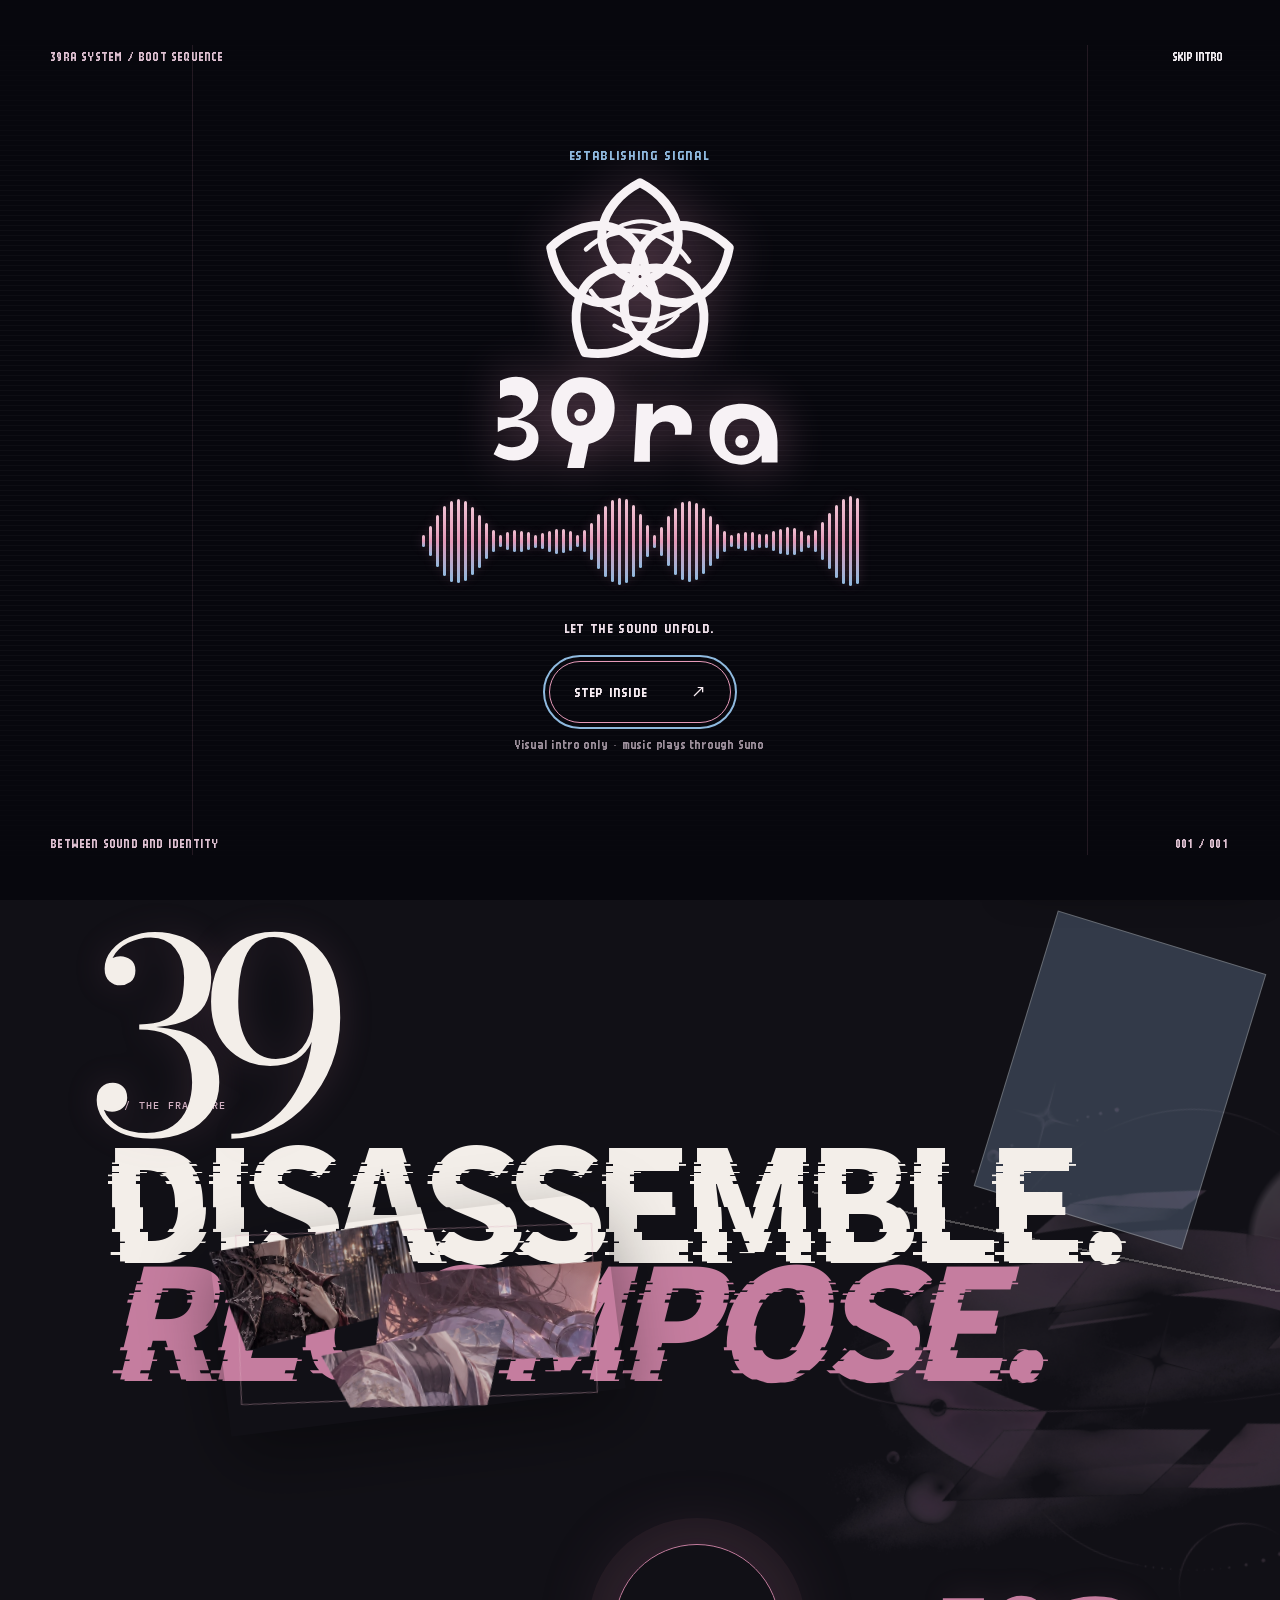
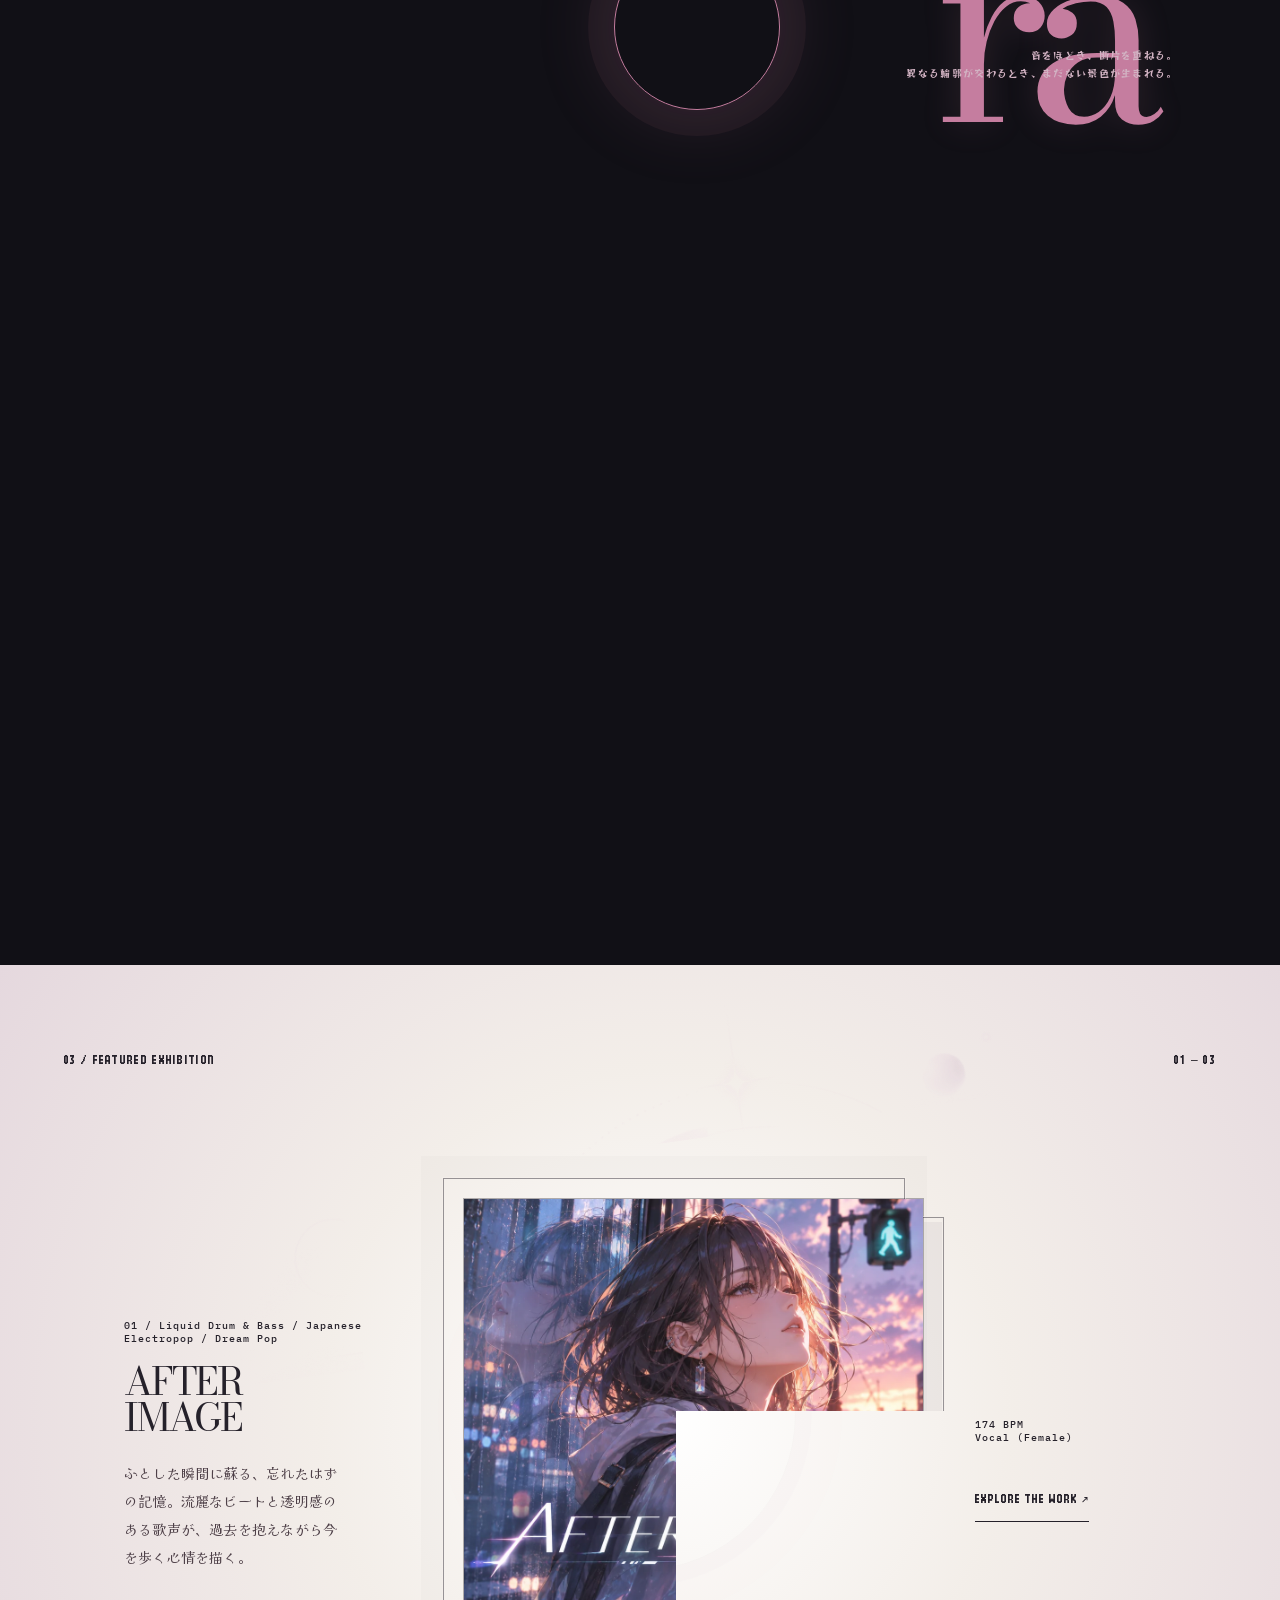
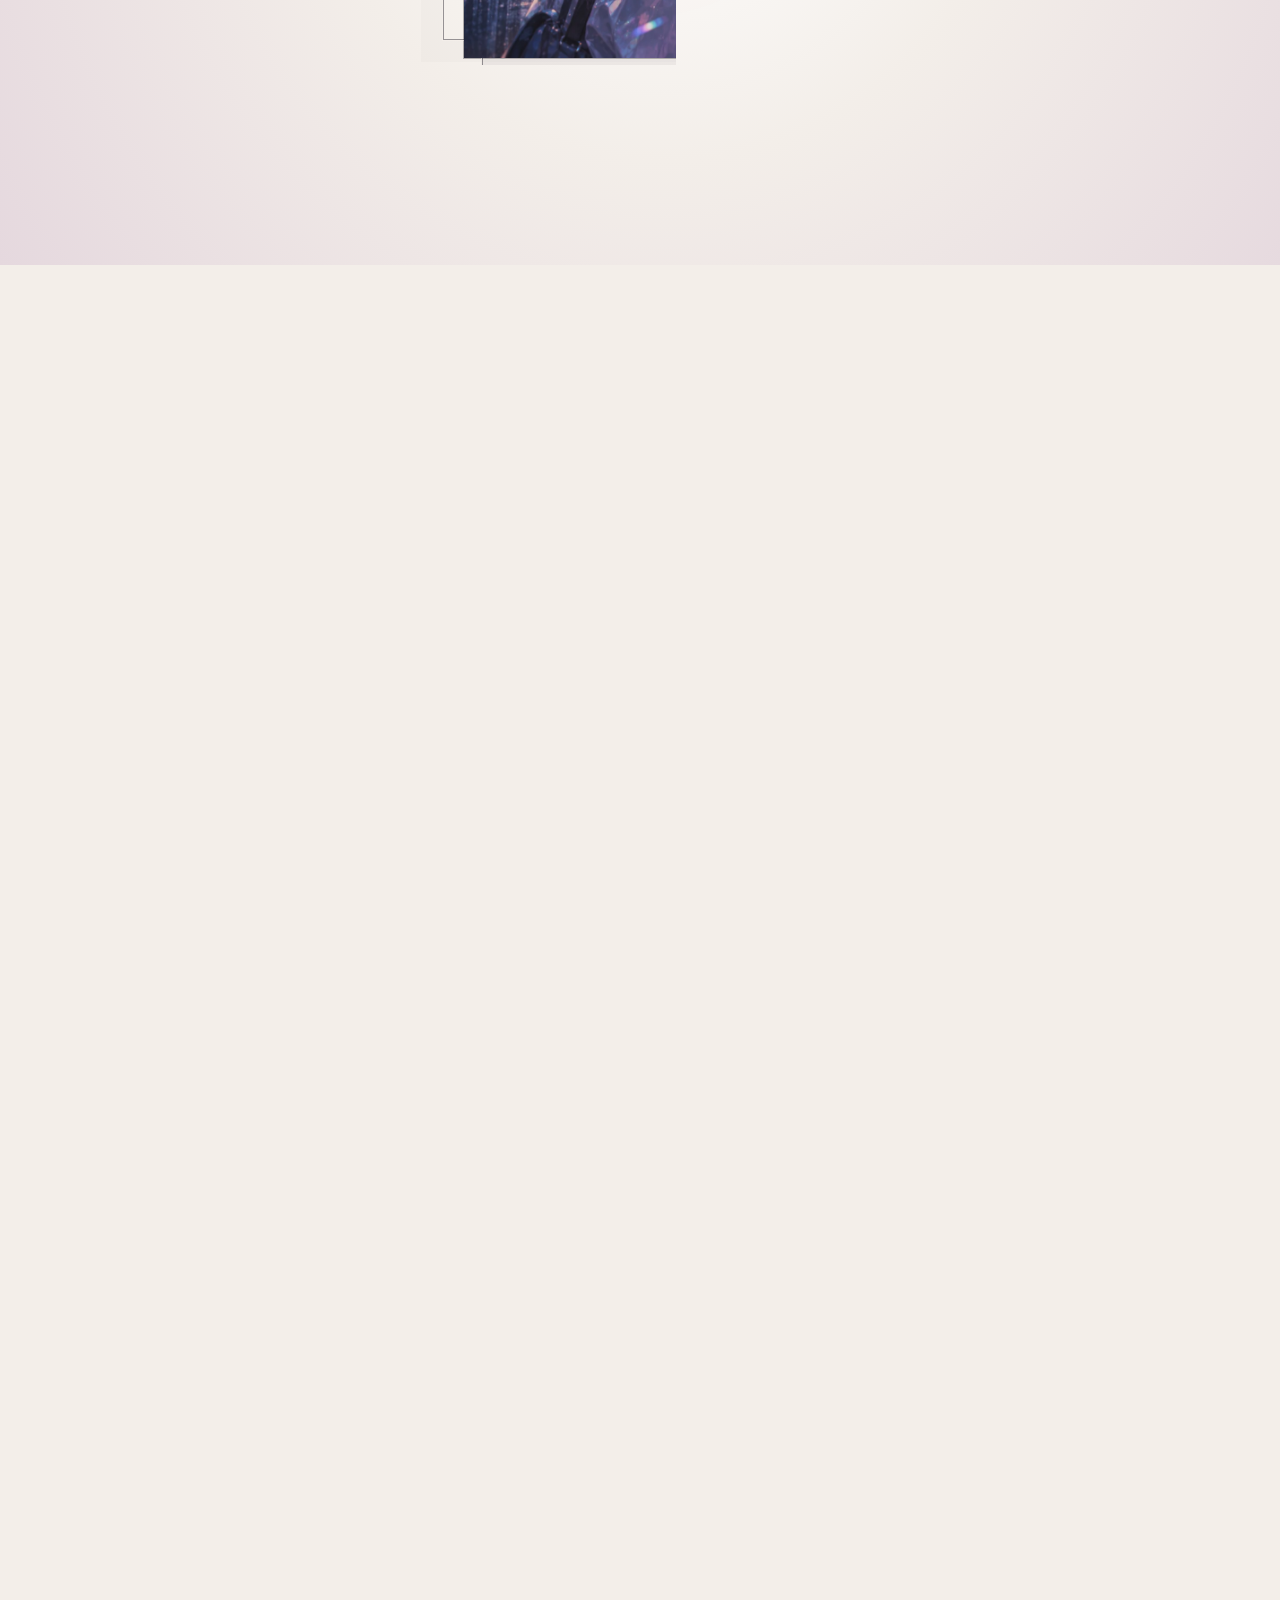
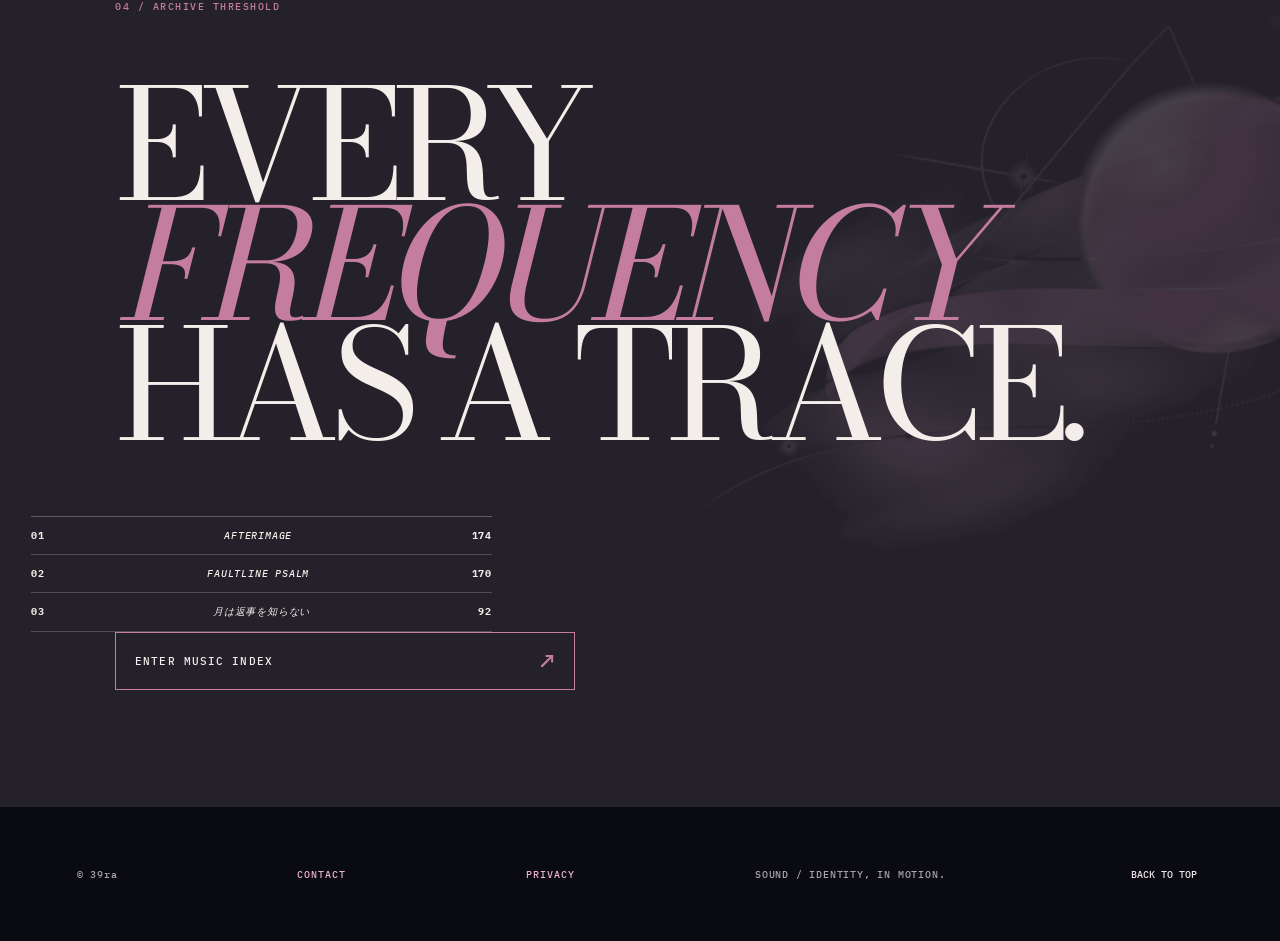
==== about/index.html @ c578c30d "Initial release - 39ra official website v2.0" ====
<!doctype html>
<html lang="ja">
<head>
<base href="https://39ramochi.github.io/39ra-site/">
<meta charset="utf-8"><meta name="viewport" content="width=device-width,initial-scale=1,viewport-fit=cover">
<meta name="theme-color" content="#0c0d13">
<meta name="description" content="音楽クリエイター39raのプロフィール。ジャンルや音色を横断する制作スタイル、創作への向き合い方、ビジュアル・ペルソナのサクラについて紹介しています。制作相談やお問い合わせもこちらから。">
<title>ABOUT | 39ra</title>
<!-- 39ra-ogp:start -->
<meta property="og:type" content="website">
<meta property="og:locale" content="ja_JP">
<meta property="og:site_name" content="39ra">
<meta property="og:title" content="ABOUT | 39ra">
<meta property="og:description" content="音楽クリエイター39raのプロフィール。ジャンルや音色を横断する制作スタイル、創作への向き合い方、ビジュアル・ペルソナのサクラについて紹介しています。制作相談やお問い合わせもこちらから。">
<meta property="og:url" content="https://39ramochi.github.io/39ra-site/about/">
<meta property="og:image" content="https://39ramochi.github.io/39ra-site/assets/ogp/39ra-about-ogp.png">
<meta property="og:image:width" content="1200">
<meta property="og:image:height" content="630">
<meta property="og:image:type" content="image/png">
<meta property="og:image:alt" content="39raのビジュアル・ペルソナ、サクラのポートレート">
<meta name="twitter:card" content="summary_large_image">
<meta name="twitter:title" content="ABOUT | 39ra">
<meta name="twitter:description" content="音楽クリエイター39raのプロフィール。ジャンルや音色を横断する制作スタイル、創作への向き合い方、ビジュアル・ペルソナのサクラについて紹介しています。制作相談やお問い合わせもこちらから。">
<meta name="twitter:image" content="https://39ramochi.github.io/39ra-site/assets/ogp/39ra-about-ogp.png">
<link rel="canonical" href="https://39ramochi.github.io/39ra-site/about/">
<!-- 39ra-ogp:end -->
<link rel="icon" type="image/svg+xml" href="assets/brand/sonic-groove/39ra-sonic-groove-sigil-16--dark.svg">
<link rel="stylesheet" href="style.css">
<link rel="stylesheet" href="typography.css">
<link rel="stylesheet" href="ui-tokens.css">
<link rel="stylesheet" href="ui-components.css">
<link rel="stylesheet" href="cosmic-focus.css">
<link rel="stylesheet" href="focus-background.css">
<link rel="stylesheet" href="focus-lyrics.css">
<link rel="stylesheet" href="music-hero-B.css">
<link rel="stylesheet" href="gate3c.css">
</head>
<body>
<div class="grain" aria-hidden="true"></div>
<canvas class="sakura-field" id="sakuraField" aria-hidden="true"></canvas>
<div class="scroll-progress" aria-hidden="true"><div id="scroll-progress"></div></div>
<div class="mouse-halo" aria-hidden="true"></div>
<header class="topbar" id="topbar">
  <a href="./" class="brand route" data-route="home" aria-label="39ra HOME"><strong class="sr-only">39ra</strong><img class="brand-logo" id="brandLogo" src="assets/brand/sonic-groove/39ra-sonic-groove-primary-horizontal--dark.svg" data-dark-src="assets/brand/sonic-groove/39ra-sonic-groove-primary-horizontal--dark.svg" data-light-src="assets/brand/sonic-groove/39ra-sonic-groove-primary-horizontal--light.svg" alt="" aria-hidden="true"></a>
  <nav aria-label="Main navigation">
    <a class="route nav-item" data-route="home" href="./"><span>01</span> HOME</a>
    <a class="route nav-item" data-route="music" href="music/"><span>02</span> MUSIC</a>
    <a class="route nav-item" data-route="about" href="about/"><span>03</span> ABOUT</a>
  </nav>
  <button type="button" class="topbar-replay" id="replayIntro">↺ <span>REPLAY INTRO</span></button>
  <button type="button" class="mobile-menu" id="mobileMenu" aria-label="メニューを開く" aria-expanded="false" aria-controls="mobileNav">MENU</button>
</header>
<div id="mobileNavScrim" class="mobile-nav-scrim" hidden></div>
<nav id="mobileNav" class="mobile-nav" aria-label="Mobile navigation" aria-hidden="true" inert><div class="mobile-nav-portal" aria-hidden="true"><img src="assets/brand/sonic-groove/39ra-sonic-groove-sigil--sakura.svg" alt=""></div><div class="mobile-nav-head"><span>INDEX / DESTINATION</span><button type="button" id="mobileNavClose" aria-label="メニューを閉じる">CLOSE ×</button></div><a href="./" class="route" data-route="home"><small>01 / PRESENCE</small><b>HOME</b></a><a href="music/" class="route" data-route="music"><small>02 / ARCHIVE</small><b>MUSIC</b></a><a href="about/" class="route" data-route="about"><small>03 / DOSSIER</small><b>ABOUT</b></a><a href="about/#contact" class="contact-route" data-contact><small>04 / CONTACT</small><b>CONTACT</b></a><p>ESC TO CLOSE · TAB TO CYCLE</p></nav>
<main id="pages" tabindex="-1">
<section class="page page-active" id="page-home" data-page="home">
  <div class="home-v2" id="homeV2" data-featured-type-treatment="serif-b" data-home-decor="on">
    <section class="v2-presence" id="v2Presence" aria-label="THE PRESENCE">
      <div class="v2-theater-grid" aria-hidden="true"></div><img class="home-decor home-decor-presence" src="assets/home-decor/03-glass-editorial.webp" alt="" aria-hidden="true" loading="lazy" decoding="async"><div class="v2-sigil-field" aria-hidden="true"><svg viewBox="0 0 240 240"><circle cx="120" cy="120" r="104"/><circle cx="120" cy="120" r="73"/><path d="M120 14v212M14 120h212M46 46l148 148M194 46L46 194"/></svg></div>
      <p class="v2-site-id">39ra — SOUND / IDENTITY <span>01 / PRESENCE</span></p><p class="v2-meta">ARCHIVE OF UNEXPECTED SOUND<br>39ra / JAPAN</p><img class="v2-presence-display" src="assets/type/presence-celestial.png" alt="" aria-hidden="true">
      <div class="v2-title" aria-label="39ra"><span class="sr-only">39ra</span><img src="assets/brand/wordmark-39ra-celestial.png" alt="" aria-hidden="true"></div><figure class="v2-portrait"><img data-visual-asset="homeMaster" src="assets/characters/39ra-master-transparent.webp" alt="39raの全身ビジュアル。黒い衣装に桜色の差し色を纏う人物" loading="eager"><figcaption>IDENTITY / 001<br>BLACK · SAKURA · IRIS</figcaption></figure>
      <div class="v2-foreground" aria-hidden="true"><i></i><i></i><i></i><b>THE<br>UNFOLDING<br>SELF</b></div><a class="v2-scroll-cue" href="#v2Fracture">SCROLL TO UNFOLD <span>↓</span></a>
    </section>
    <section class="v2-fracture" id="v2Fracture" aria-label="THE FRACTURE"><div class="v2-fracture-pin"><img class="home-decor home-decor-fracture" src="assets/home-decor/01-ribbon-fracture.webp" alt="" aria-hidden="true" loading="lazy" decoding="async"><div class="v2-fracture-copy"><p>02 / THE FRACTURE</p><h2>DISASSEMBLE.<br><em>RECOMPOSE.</em></h2></div><div class="v2-fragments" aria-hidden="true"><i>39</i><i>ra</i><span class="v2-fragment-collage"><span class="v2-fragment-collage-piece v2-fragment-collage-piece-a"></span><span class="v2-fragment-collage-piece v2-fragment-collage-piece-b"></span><span class="v2-fragment-collage-piece v2-fragment-collage-piece-c"></span></span><i></i><i></i><i></i></div><div class="v2-aperture"><span>THE EXHIBITION<br>TAKES<br>SHAPE.</span></div><p class="v2-fracture-note">音をほどき、断片を重ねる。<br>異なる輪郭が交わるとき、まだない景色が生まれる。</p></div></section>
    <section class="v2-exhibition" id="v2Exhibition" aria-label="FEATURED EXHIBITION"><div class="v2-exhibit-pin"><header><span>03 / FEATURED EXHIBITION</span><span id="v2SceneCounter">01 — 03</span></header><img class="home-decor home-decor-exhibition" src="assets/home-decor/02-orbit-signal.webp" alt="" aria-hidden="true" loading="lazy" decoding="async"><div class="v2-exhibit-stage" id="v2ExhibitTrack" aria-live="polite"></div><div class="v2-exhibit-handoff" aria-hidden="true"><b>39ra</b><span>NEXT WORK / RECOMPOSING</span></div><div class="v2-exhibit-progress"><i id="v2ExhibitBar"></i><span>SCROLL TO REVEAL</span></div></div></section>
    <section class="v2-archive" id="v2Archive"><img class="home-decor home-decor-archive" src="assets/home-decor/04-cosmic-trace.webp" alt="" aria-hidden="true" loading="lazy" decoding="async"><p>04 / ARCHIVE THRESHOLD</p><h2>EVERY<br><em>FREQUENCY</em><br>HAS A TRACE.</h2><div class="v2-index-lines" id="v2IndexLines"></div><a class="route v2-index-link" data-route="music" href="music/">ENTER MUSIC INDEX <span>↗</span></a></section>
  </div>
  <section class="home-hero" id="homeHero">
    <div class="hero-grid" aria-hidden="true"></div><div class="hero-orb" aria-hidden="true"></div><div class="hero-ring ring-one" aria-hidden="true"></div><div class="hero-ring ring-two" aria-hidden="true"></div>
    <svg class="hero-sigil" viewBox="0 0 240 240" aria-hidden="true"><defs><path id="sigilPetal" d="M120 120C83 109 73 76 94 47c20 14 35 36 26 73Z"/></defs><g fill="none" stroke="currentColor"><circle cx="120" cy="120" r="104"/><circle cx="120" cy="120" r="72" stroke-dasharray="3 8"/><g><use href="#sigilPetal"/><use href="#sigilPetal" transform="rotate(72 120 120)"/><use href="#sigilPetal" transform="rotate(144 120 120)"/><use href="#sigilPetal" transform="rotate(216 120 120)"/><use href="#sigilPetal" transform="rotate(288 120 120)"/></g><path d="M120 15v28M120 197v28M15 120h28M197 120h28"/></g></svg>
    <div class="hero-copy">
      <p class="kicker reveal">PERSONAL SOUND ARCHIVE <b>✦</b> 2026</p>
      <div class="hero-title" aria-label="39ra"><span class="title-clip"><span class="title-up">39</span></span><span class="title-clip"><span class="title-up delayed">ra<span class="hero-star">✧</span></span></span></div>
      <p class="hero-subtitle reveal">Sound <em>/</em> Identity</p>
      <p class="hero-description reveal">枠に収まらない音を、ひとつの場所へ。<br>音楽と、その向こう側にあるもの。</p>
      <a href="music/" data-route="music" class="route circle-link reveal" aria-label="MUSICへ移動"><span>EXPLORE MUSIC</span><b>↗</b></a>
    </div>
    <div class="portrait-stage" id="portraitStage">
      <div class="stage-meta">PROFILE / 39RA <span>IDENTITY 001</span></div>
      <div class="portrait-frame"><img data-visual-asset="homeMaster" src="assets/characters/39ra-master-transparent.webp" alt="39raの全身ビジュアル。黒髪に桜色の差し色、青い瞳、黒い装飾ジャケット" loading="eager"></div>
      <div class="stage-vertical">ELEGANCE IN SILENCE / PRECISION IN THOUGHT</div>
      <div class="stage-stamp" aria-hidden="true">✧</div>
    </div>
    <div class="hero-bottom"><span>SCROLL / TO DECODE</span><span>39RA — AUDIO &amp; IDENTITY</span><span>↓</span></div>
  </section>
  <div class="marquee" aria-hidden="true"><div class="marquee-track">SOUND WITHOUT BORDERS <i>✦</i> MAKE THE UNEXPECTED <i>✦</i> 39RA SOUND / IDENTITY <i>✦</i> SOUND WITHOUT BORDERS <i>✦</i> MAKE THE UNEXPECTED <i>✦</i> 39RA SOUND / IDENTITY <i>✦</i></div></div>
  <section class="horizontal-zone" id="horizontalZone" aria-label="Featured work design demonstrations">
    <div class="horizontal-pin">
      <div class="horizontal-intro"><span>01 / THE SOUND</span><span id="sceneCounter">SCENE 01 — 03</span></div>
      <h2 class="horiz-heading">NOT ONE <em>GENRE.</em></h2>
      <div class="horizontal-track" id="horizontalTrack" aria-live="polite"></div>
      <div class="horizontal-footer"><span>SCROLL TO MOVE THE GALLERY</span><div class="horiz-bar"><div id="horizBar"></div></div><span>↘</span></div>
    </div>
  </section>
  <section class="identity-slice" id="identitySlice">
    <div class="slice-orb" aria-hidden="true"></div>
    <div class="slice-inner"><p class="kicker reveal">02 / THE IDENTITY</p><h2 class="slice-type reveal">BEYOND<br><i>THE</i> <span>FRAME.</span></h2><p class="slice-copy reveal">音楽だけでは語りきれない、その輪郭へ。<br>静と動、精密と偶然。39raの創作する世界。</p><a class="route text-cta reveal" data-route="about" href="about/">GET TO KNOW 39RA <b>↗</b></a></div>
  </section>
  <section class="home-end"><span class="reveal">YOUR NEXT FREQUENCY</span><a href="music/" class="route reveal" data-route="music">LISTEN<span>→</span></a><span class="reveal">[ START EXPLORING ]</span></section>
</section>
<section class="page" id="page-music" data-page="music" hidden>
  <section class="inner-hero music-hero"><div class="inner-inner"><p class="kicker reveal">02 / SONIC ARCHIVE</p><h1>DISCO<span>GRAPHY.</span></h1><p class="reveal">Different genres. One identity.<br>楽曲を選ぶとSuno公式プレイヤーが開きます。</p></div><div class="inner-circle"></div></section>
  <section class="music-v2" aria-label="MUSIC INDEX AND FOCUS">
    <div class="music-index" id="musicIndex">
      <div class="music-index-tools"><p class="kicker">02 / MUSIC INDEX</p><h1><span class="sr-only">THE RECORD ARCHIVE.</span><img class="music-index-wordmark" src="assets/type/music-record-archive-gaen.png" alt="" aria-hidden="true"></h1><p class="music-index-intro">ひとつの音にも、いくつもの表情がある。その輪郭をたどる、作品の索引。</p><form class="catalog-controls" id="catalogControls"><label>SEARCH <input id="musicSearch" type="search" autocomplete="off" placeholder="TITLE, GENRE OR KEYWORD"></label><label>GENRE <select id="genreFilter"><option value="">ALL GENRES</option></select></label><label>TRACK TYPE <select id="formatFilter"><option value="">ALL TYPES</option></select></label><label>BPM <select id="bpmFilter"><option value="">ALL BPM</option><option value="slow">UNDER 120</option><option value="mid">120–159</option><option value="fast">160+</option></select></label><label>WORKS <select id="featuredFilter"><option value="">ALL WORKS</option><option value="featured">FEATURED WORKS</option></select></label><label>SORT <select id="sortSelect"><option value="new">NEWEST FIRST</option><option value="title">TITLE A–Z</option><option value="bpm">BPM HIGH–LOW</option></select></label><button type="reset" id="clearFilters">RESET FILTERS</button></form><p class="catalog-results" id="catalogResults" aria-live="polite"></p><div class="music-index-list" id="musicGrid" aria-live="polite"></div><button class="load-more" id="loadMore" type="button" hidden>SHOW MORE WORKS <span>↓</span></button></div>
      <aside class="music-preview" id="musicPreview" aria-live="polite"><p class="music-preview-label">SELECTED WORK</p><figure class="music-preview-cover"><img id="musicPreviewImage" alt="選択中の楽曲ジャケット"></figure><div class="music-preview-copy"><p id="musicPreviewNo">01 / 05</p><h2 id="musicPreviewTitle">AFTERIMAGE</h2><p id="musicPreviewFacts"></p><button type="button" id="musicPreviewOpen">ENTER FOCUS ↗</button></div></aside>
    </div>
    <section class="music-focus" id="musicFocus" hidden aria-hidden="true" data-cosmic-extension="off" data-cosmic-strength="soft" data-cosmic-surface="dark" aria-label="Selected track focus"><div class="music-focus-background" aria-hidden="true"></div><div class="music-focus-scrim" aria-hidden="true"></div><button type="button" class="music-focus-back" id="musicFocusBack">← RETURN TO INDEX</button><div class="music-focus-grid"><div class="music-focus-copy"><p id="musicFocusNumber">01 / 05 · FOCUS</p><h2 id="musicFocusTitle">AFTERIMAGE</h2><p class="music-focus-genre" id="musicFocusGenre"></p><p class="music-focus-released" id="musicFocusReleased" hidden></p><p class="music-focus-description" id="musicFocusDescription"></p></div><div class="music-focus-extension"><div class="music-focus-cosmic" aria-hidden="true"></div><figure class="music-focus-cover"><img id="musicFocusImage" alt="選択中の楽曲ジャケット"></figure></div><div class="music-focus-actions"><p id="musicFocusFacts"></p><button type="button" id="musicFocusPlayer">OPEN SUNO PLAYER ↗</button><a id="musicFocusExternal" target="_blank" rel="noopener noreferrer">VIEW ON SUNO ↗</a><button type="button" id="musicFocusLyricsToggle" hidden aria-expanded="false" aria-controls="musicFocusLyrics">VIEW LYRICS ↗</button></div><section class="music-focus-lyrics" id="musicFocusLyrics" hidden aria-hidden="true" aria-labelledby="musicFocusLyricsHeading"><header><p id="musicFocusLyricsHeading">LYRICS / WORDS</p><button type="button" id="musicFocusLyricsClose">CLOSE LYRICS ×</button></header><p class="music-focus-lyrics-status" id="musicFocusLyricsStatus" role="status"></p><p class="music-focus-lyrics-credit" id="musicFocusLyricsCredit"></p><div class="music-focus-lyrics-body" id="musicFocusLyricsBody"></div><button type="button" class="music-focus-lyrics-retry" id="musicFocusLyricsRetry" hidden>RETRY LYRICS ↗</button></section></div></section>
  </section>
</section>
<section class="page" id="page-about" data-page="about" hidden>
  <div class="about-v2" id="aboutV2">
    <section class="about-scene about-portrait-scene" id="aboutPortrait" aria-labelledby="aboutPortraitTitle"><div class="about-stage-grid" aria-hidden="true"></div><p class="about-scene-label">03 / ABOUT · THE PORTRAIT</p><div class="about-portrait-copy"><p>PERSONA / CREATOR</p><h1 id="aboutPortraitTitle">39ra</h1><p class="about-portrait-lede">音楽を作る主体と、<br>音の世界を案内する視覚的な姿。</p></div><figure class="about-paper-portrait"><img data-visual-asset="aboutPortrait" src="assets/characters/39ra-cinematic-portrait.webp" alt="39raの映画的なビジュアル・ポートレート"><figcaption>VISUAL PERSONA / REFERENCE 001</figcaption></figure><div class="about-portrait-rules" aria-hidden="true"><i></i><i></i><i></i></div></section>
    <section class="about-scene about-dossier-scene" id="aboutDossier" aria-labelledby="aboutDossierTitle"><div class="about-dossier-pin"><p class="about-scene-label">04 / THE DOSSIER</p><div class="about-dossier-paper"><figure class="about-dossier-image"><img data-visual-asset="dossierPrimary" src="assets/characters/39ra-expression-gentle.webp" alt="39raの穏やかな表情を示す人物資料"><figcaption>IMAGE REFERENCE / NOT A BIOGRAPHICAL FACT</figcaption></figure><span class="about-detail about-detail-expression" data-visual-bg="dossierExpression" aria-hidden="true"></span><span class="about-detail about-detail-costume" data-visual-bg="dossierCostume" aria-hidden="true"></span><span class="about-detail about-detail-drape" data-visual-bg="dossierDrape" aria-hidden="true"></span><i class="about-annotation-line" aria-hidden="true"></i></div><article class="about-dossier-copy"><p>ARTIST / CREATOR</p><h2 id="aboutDossierTitle">異なる音が交わる、<br>そのあいだに惹かれる。</h2><p>39raという名義で、さまざまな音楽を制作しています。激しい音も、静かな音も、ジャンルを越えた組み合わせも。そのとき作りたいと思ったものに向き合いながら、ひとつずつ作品を残しています。</p><p class="about-dossier-persona"><b>VISUAL PERSONA</b> サクラは、39raの創作世界を表現するビジュアル・ペルソナです。黒と桜色を基調とした装いに、青い瞳。楽曲や作品の世界観を、もうひとつの姿として映し出しています。</p></article></div></section>
    <section class="about-scene about-method-scene" id="aboutMethod" aria-labelledby="aboutMethodTitle"><div class="about-method-wave" aria-hidden="true"><i></i><i></i><i></i><i></i><i></i></div><div class="about-method-copy"><p class="about-scene-label">05 / THE METHOD</p><h2 id="aboutMethodTitle"><span>狙った音と、</span><span><em>偶然生まれた音。</em></span><span>そのあいだを行き来する。</span></h2><p>異なるジャンルや音色を組み合わせ、試しては変え、また組み直す。思い描いていた音に近づくこともあれば、予想もしなかった方向へ進むこともあります。その過程で見つけた面白さを、ひとつずつ作品にしています。</p></div><p class="about-method-note">ORDER / ACCIDENT<br>SILENCE / IMPACT</p></section>
    <section class="about-scene about-connection-scene" id="aboutConnection" aria-labelledby="aboutConnectionTitle"><div class="about-connection-sigil" aria-hidden="true"><img src="assets/brand/sonic-groove/39ra-sonic-groove-sigil--light.svg" alt=""></div><p class="about-scene-label">06 / CONNECTION</p><h2 id="aboutConnectionTitle">FOLLOW WHAT<br><em>RESONATES.</em></h2><p>作品のどこかに、気になる響きがあれば。MUSIC INDEXから、その先をたどってみてください。</p><a class="route about-music-link" data-route="music" href="music/">ENTER MUSIC INDEX <span>↗</span></a></section>
    <section class="about-contact" id="aboutContact" aria-labelledby="aboutContactTitle"><div class="about-contact-sigil" aria-hidden="true"><img src="assets/brand/sonic-groove/39ra-sonic-groove-sigil--sakura.svg" alt=""></div><header class="about-contact-head"><p>07 / CONTACT · SIGNAL DESK</p><h2 id="aboutContactTitle" tabindex="-1">SEND A <em>SIGNAL.</em></h2><p>音楽をきっかけに生まれた感想も、これからの創作につながる相談も。ここから、それぞれの声を届けてください。</p></header><div class="contact-options" id="contactOptions" aria-live="polite"></div><div class="contact-form-layout"><form class="contact-form" id="contactForm" method="post" aria-describedby="contactPrivacy contactFormStatus" aria-busy="false"><div class="contact-form-head"><p>FORM / OFFICIAL INQUIRIES</p><h3>WRITE A <em>MESSAGE.</em></h3><p>制作相談・楽曲利用・その他の正式なお問い合わせは、こちらからお送りください。</p></div><div class="contact-form-fields"><label>NAME <span>お名前／活動名（任意）</span><input id="contactName" name="name" type="text" autocomplete="name" maxlength="120" data-fs-field></label><span class="contact-field-error" data-fs-error="name"></span><label>EMAIL <span>返信先メールアドレス</span><input id="contactEmail" name="email" type="email" autocomplete="email" maxlength="254" required data-fs-field></label><span class="contact-field-error" data-fs-error="email"></span><label>INQUIRY TYPE <span>お問い合わせ種別</span><select id="contactType" name="inquiry_type" required data-fs-field><option value="">選択してください</option></select></label><span class="contact-field-error" data-fs-error="inquiry_type"></span><input id="contactSubject" name="subject" type="hidden"><label>MESSAGE <span>お問い合わせ内容</span><textarea id="contactMessage" name="message" rows="9" minlength="10" maxlength="5000" required data-fs-field></textarea></label><span class="contact-field-error" data-fs-error="message"></span><div class="contact-honeypot" aria-hidden="true"><label>Leave this field empty<input name="_gotcha" type="text" tabindex="-1" autocomplete="off"></label></div></div><p class="contact-privacy" id="contactPrivacy">入力いただいたお名前、メールアドレス、本文は、お問い合わせへの返信と必要な連絡のために使用します。送信内容はFormspreeを経由して、運営者が指定したGmailへ送信されます。詳しくは<a href="privacy/">プライバシーポリシー</a>をご確認ください。</p><div class="contact-form-actions"><button class="contact-submit" id="contactSubmit" type="submit" disabled aria-disabled="true" data-fs-submit-btn>SEND INQUIRY <span>↗</span></button><p class="contact-form-status" id="contactFormStatus" role="status" aria-live="polite">フォームを準備しています。</p></div><div class="contact-form-error" data-fs-error role="alert" aria-live="assertive"></div><div class="contact-form-success" data-fs-success role="status" aria-live="polite"></div></form><aside class="contact-social" aria-labelledby="contactSocialTitle"><p>X / SOCIAL</p><h3 id="contactSocialTitle">FOLLOW THE<br><em>FREQUENCY.</em></h3><p>活動情報の確認や気軽な交流は、Xをご利用ください。正式な制作相談・お問い合わせはフォームから承ります。</p><a class="contact-social-link" id="contactSocialLink" target="_blank" rel="noopener noreferrer" hidden>FOLLOW ON X <span>↗</span></a><span class="contact-social-unavailable" id="contactSocialUnavailable" aria-disabled="true">Xリンクは準備中です。</span></aside></div></section>
  </div>
</section>
</main>
<footer class="footer"><span>© 39ra</span><a class="footer-contact" href="about/#contact" data-contact>CONTACT</a><a class="footer-privacy" href="privacy/">PRIVACY</a><span>SOUND / IDENTITY, IN MOTION.</span><button id="backTop">BACK TO TOP</button></footer>
<aside class="player-dock" id="playerDock" aria-label="Suno公式プレイヤー" aria-hidden="true">
  <div class="player-dock-head"><span><b id="dockStatus">SELECT A TRACK</b> <small id="dockTrack"></small></span><button type="button" id="dockClose" aria-label="プレイヤーを閉じる">×</button></div>
  <a class="player-dock-suno-link" id="dockSunoLink" target="_blank" rel="noopener noreferrer" hidden>VIEW ON SUNO ↗</a>
  <div class="player-dock-empty" id="playerDockEmpty"><p>気になる一曲を、MUSIC INDEXから。</p><a class="route" data-route="music" href="music/">GO TO MUSIC INDEX</a></div>
  <div class="persistent-suno-slot" id="persistentSunoSlot"></div>
  <p class="player-error" id="playerError" hidden>プレイヤーを表示できませんでした。Sunoのページから楽曲を開くことができます。</p>
</aside>
<button class="player-pill" id="playerPill" type="button" aria-controls="playerDock" aria-expanded="false"><span class="player-led"></span><span id="playerPillAction">EXPAND PLAYER</span><small id="playerPillLabel">SELECT A TRACK</small></button>
<div class="transition" id="transition" aria-hidden="true"><canvas class="transition-field" id="transitionField"></canvas><div class="transition-bars" id="transitionBars"></div><svg class="transition-wave" viewBox="0 0 1000 240" preserveAspectRatio="none" aria-hidden="true"><path id="transitionWavePath" d="M0 120H1000"/></svg><div class="transition-center"><span id="transitionRouteLabel">HOME → MUSIC</span><strong id="transitionLabel">RECOMPOSING.</strong><small>CHANGING FREQUENCY</small></div></div>
<div class="intro" id="intro" role="dialog" aria-modal="true" aria-label="39ra サイト起動演出"><div class="intro-scan" aria-hidden="true"></div><div class="intro-upper"><span>39RA SYSTEM / BOOT SEQUENCE</span><button id="skipIntro">SKIP INTRO</button></div><div class="intro-body"><span class="intro-caption">ESTABLISHING SIGNAL</span><div class="boot-brand-reconstruction" aria-hidden="true"><i class="boot-orbit boot-orbit-one"></i><i class="boot-orbit boot-orbit-two"></i><i class="boot-orbit boot-orbit-three"></i><img class="boot-final-logo" src="assets/brand/sonic-groove/39ra-sonic-groove-primary-vertical--dark.svg" alt=""></div><h1 class="sr-only">39ra</h1><div class="boot-wave" id="bootWave" aria-hidden="true"></div><p>LET THE SOUND UNFOLD.</p><button id="enterSite" class="enter-site">STEP INSIDE <b>↗</b></button><small>Visual intro only · music plays through Suno</small></div><div class="intro-bottom"><span>BETWEEN SOUND AND IDENTITY</span><span>001 / 001</span></div></div>
<div class="track-panel" id="trackPanel" role="dialog" aria-modal="true" aria-labelledby="panelTitle" aria-hidden="true" inert><div class="panel-scrim" id="panelScrim"></div><div class="panel-inner" tabindex="-1"><div class="panel-top"><span>39RA / TRACK INFORMATION</span><button id="closePanel" aria-label="楽曲詳細を閉じる">CLOSE ×</button></div><div class="panel-cover" id="panelCover"><span id="panelArtworkText">NORMAL//ERROR</span></div><p class="kicker" id="panelType">TRACK / SUNO</p><h2 id="panelTitle">NORMAL//ERROR</h2><p class="track-facts" id="panelFacts"></p><p class="panel-description" id="panelDesc"></p><button type="button" class="open-player" id="openPersistentPlayer">EXPAND PLAYER</button><a class="suno-external-link" id="sunoExternalLink" target="_blank" rel="noopener noreferrer">VIEW ON SUNO</a><div class="panel-notice" id="panelNotice"></div></div></div>
<script src="data/tracks.js"></script><script src="data/visual-assets.js"></script><script src="data/contact-config.js"></script><script src="data/formspree-config.js"></script><script src="track-presentation-utils.js"></script><script src="lyrics-focus.js"></script><script src="app.js"></script>
</body></html>
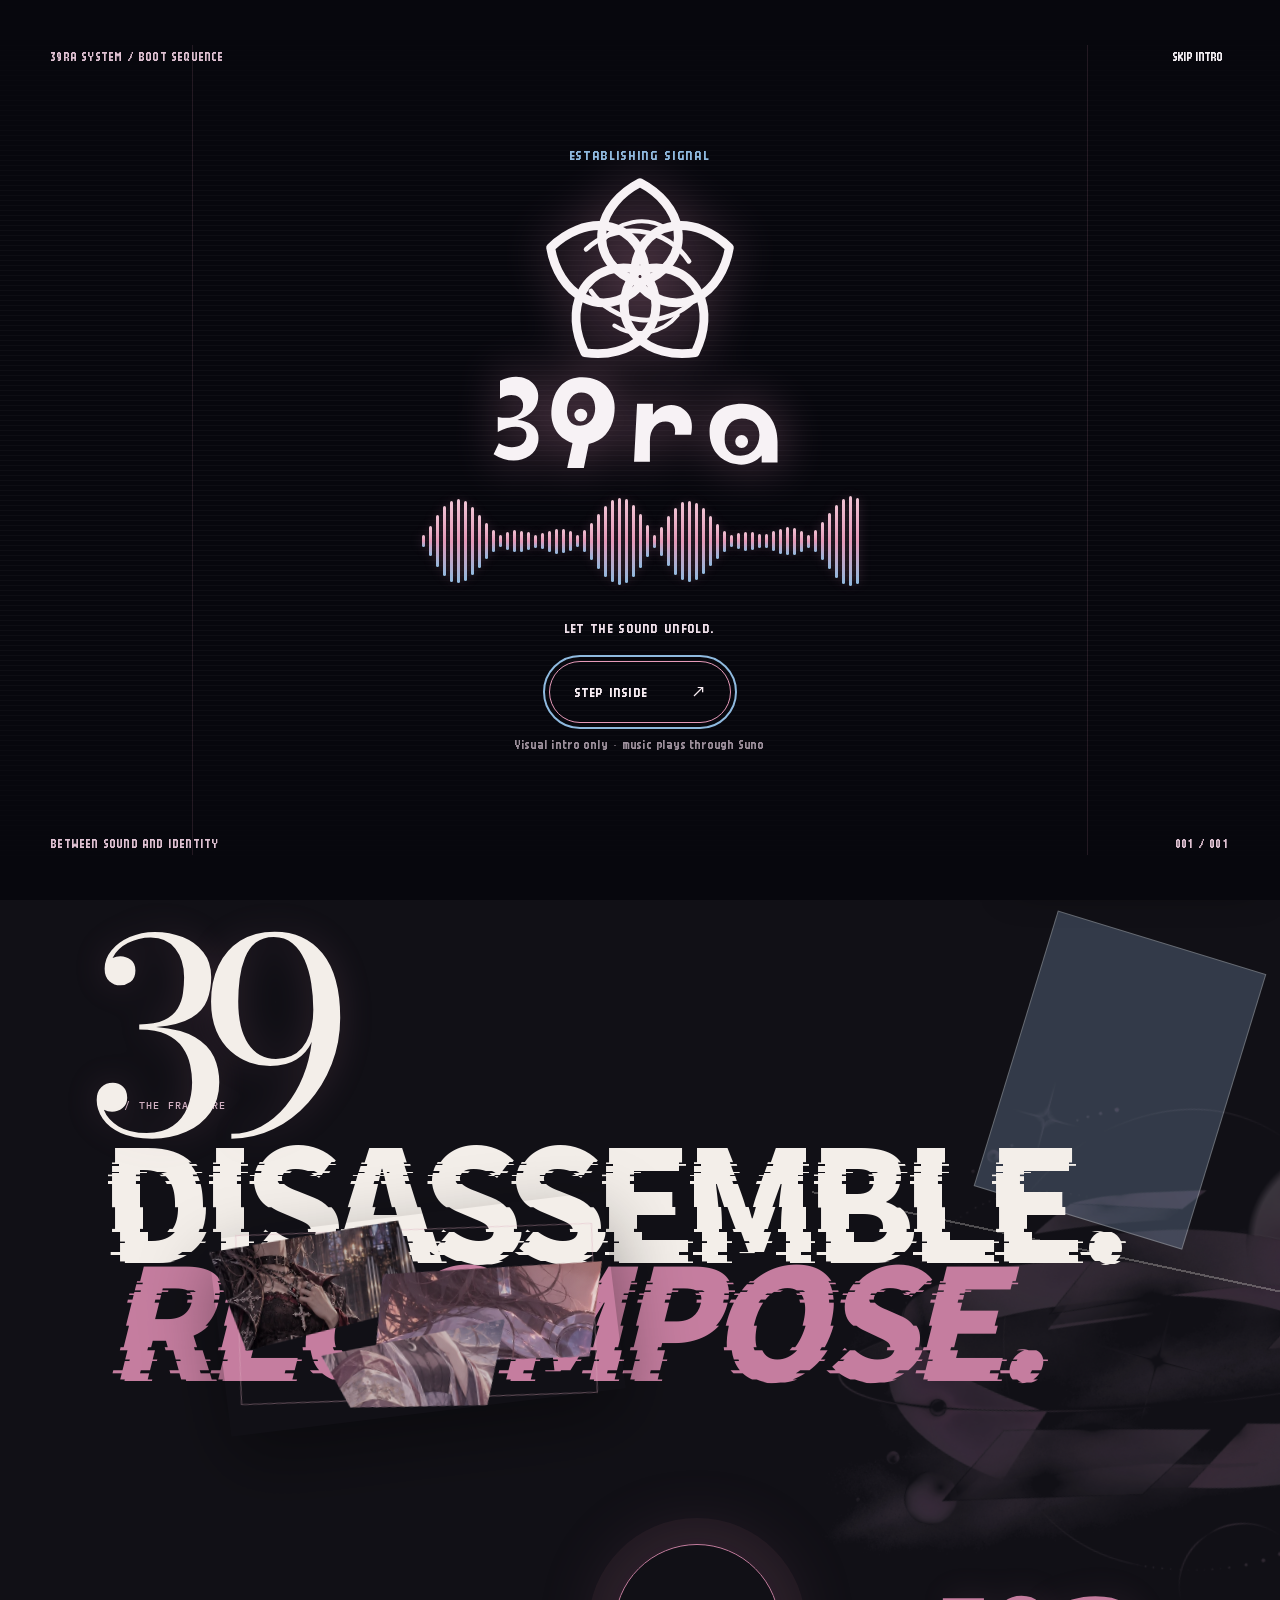
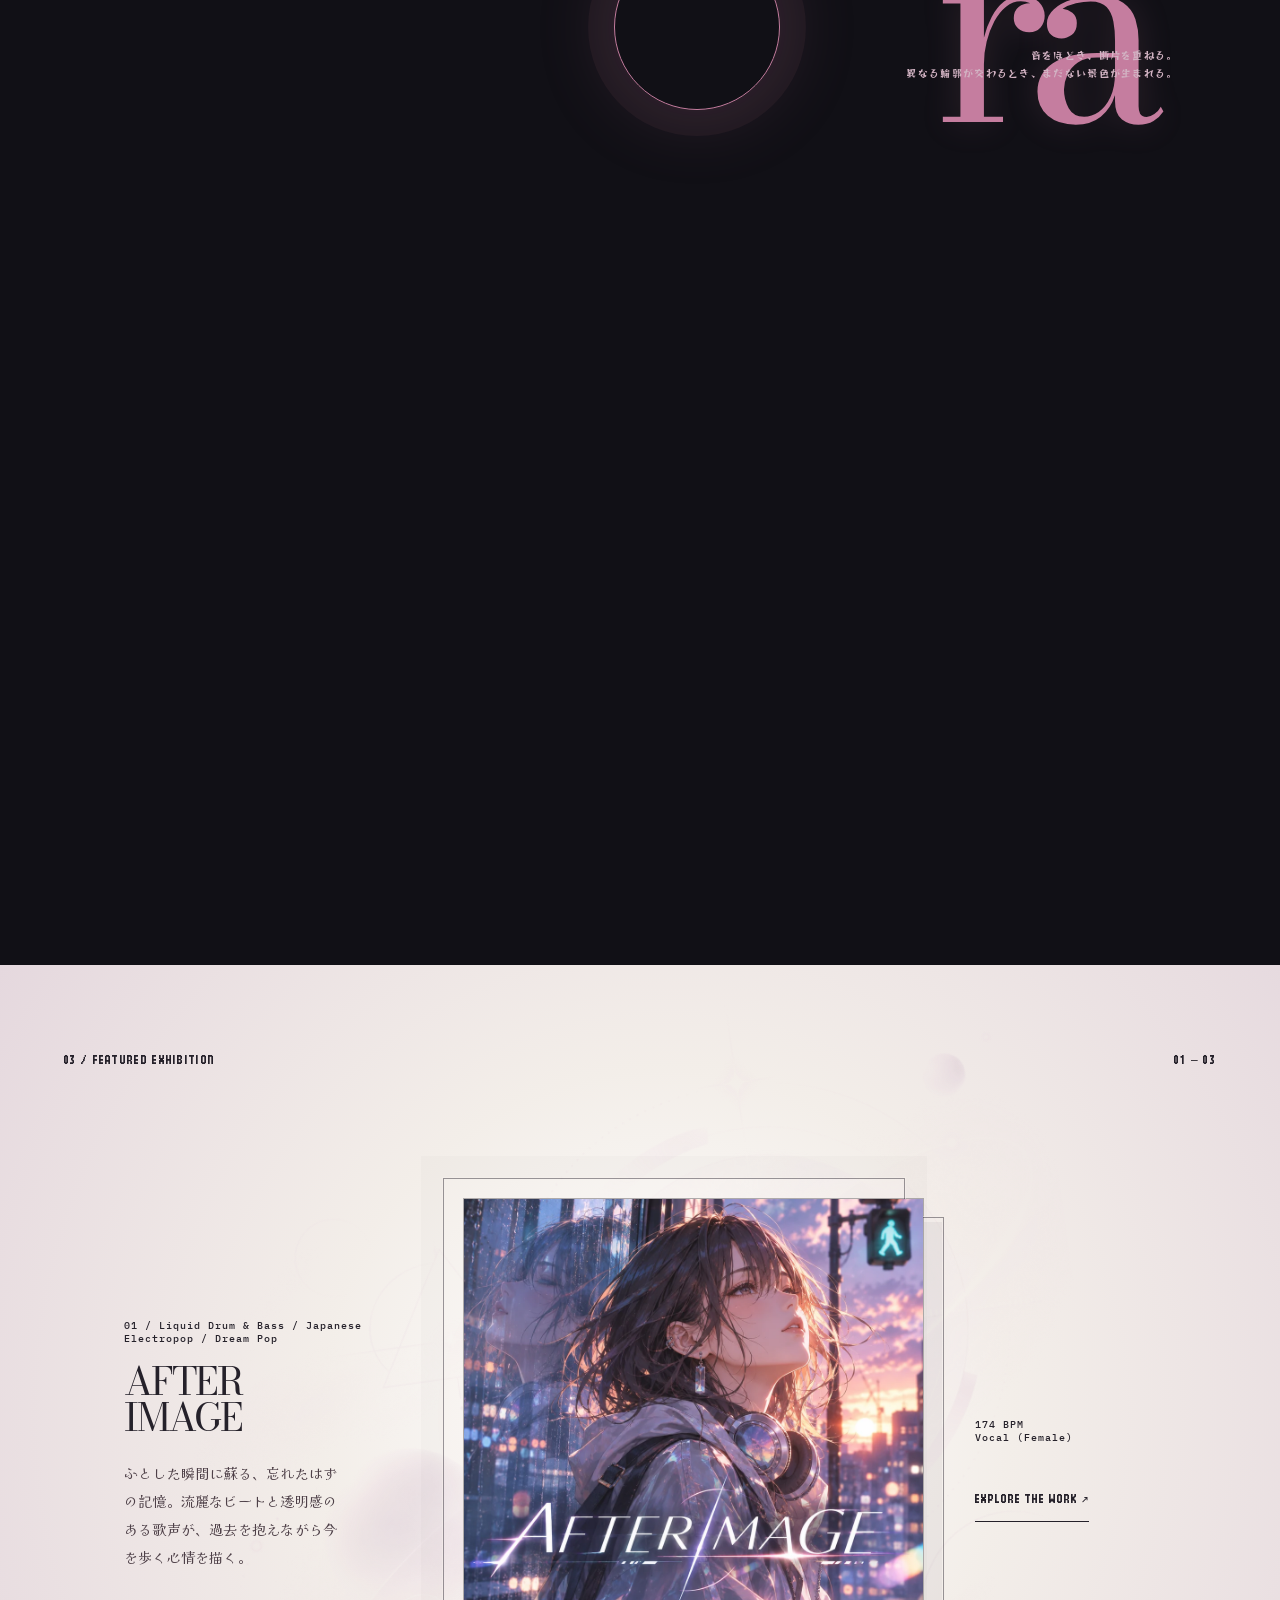
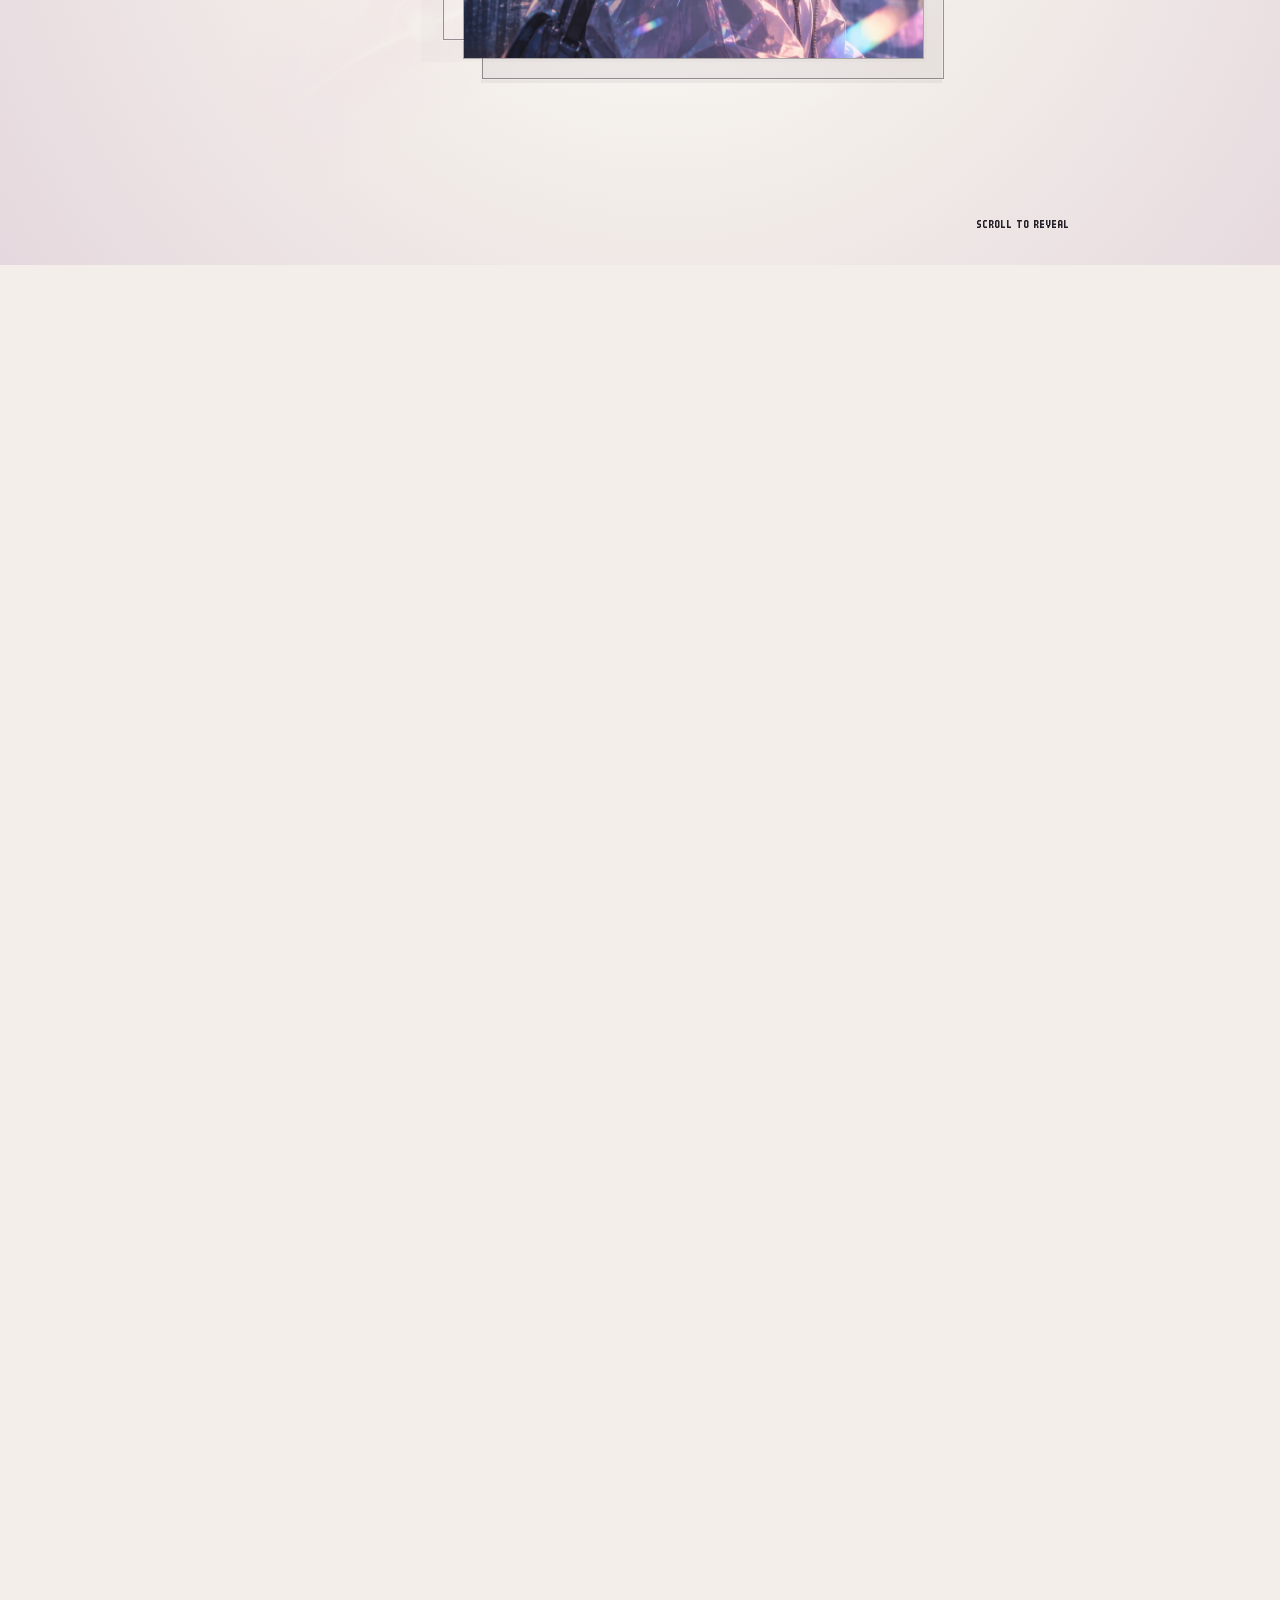
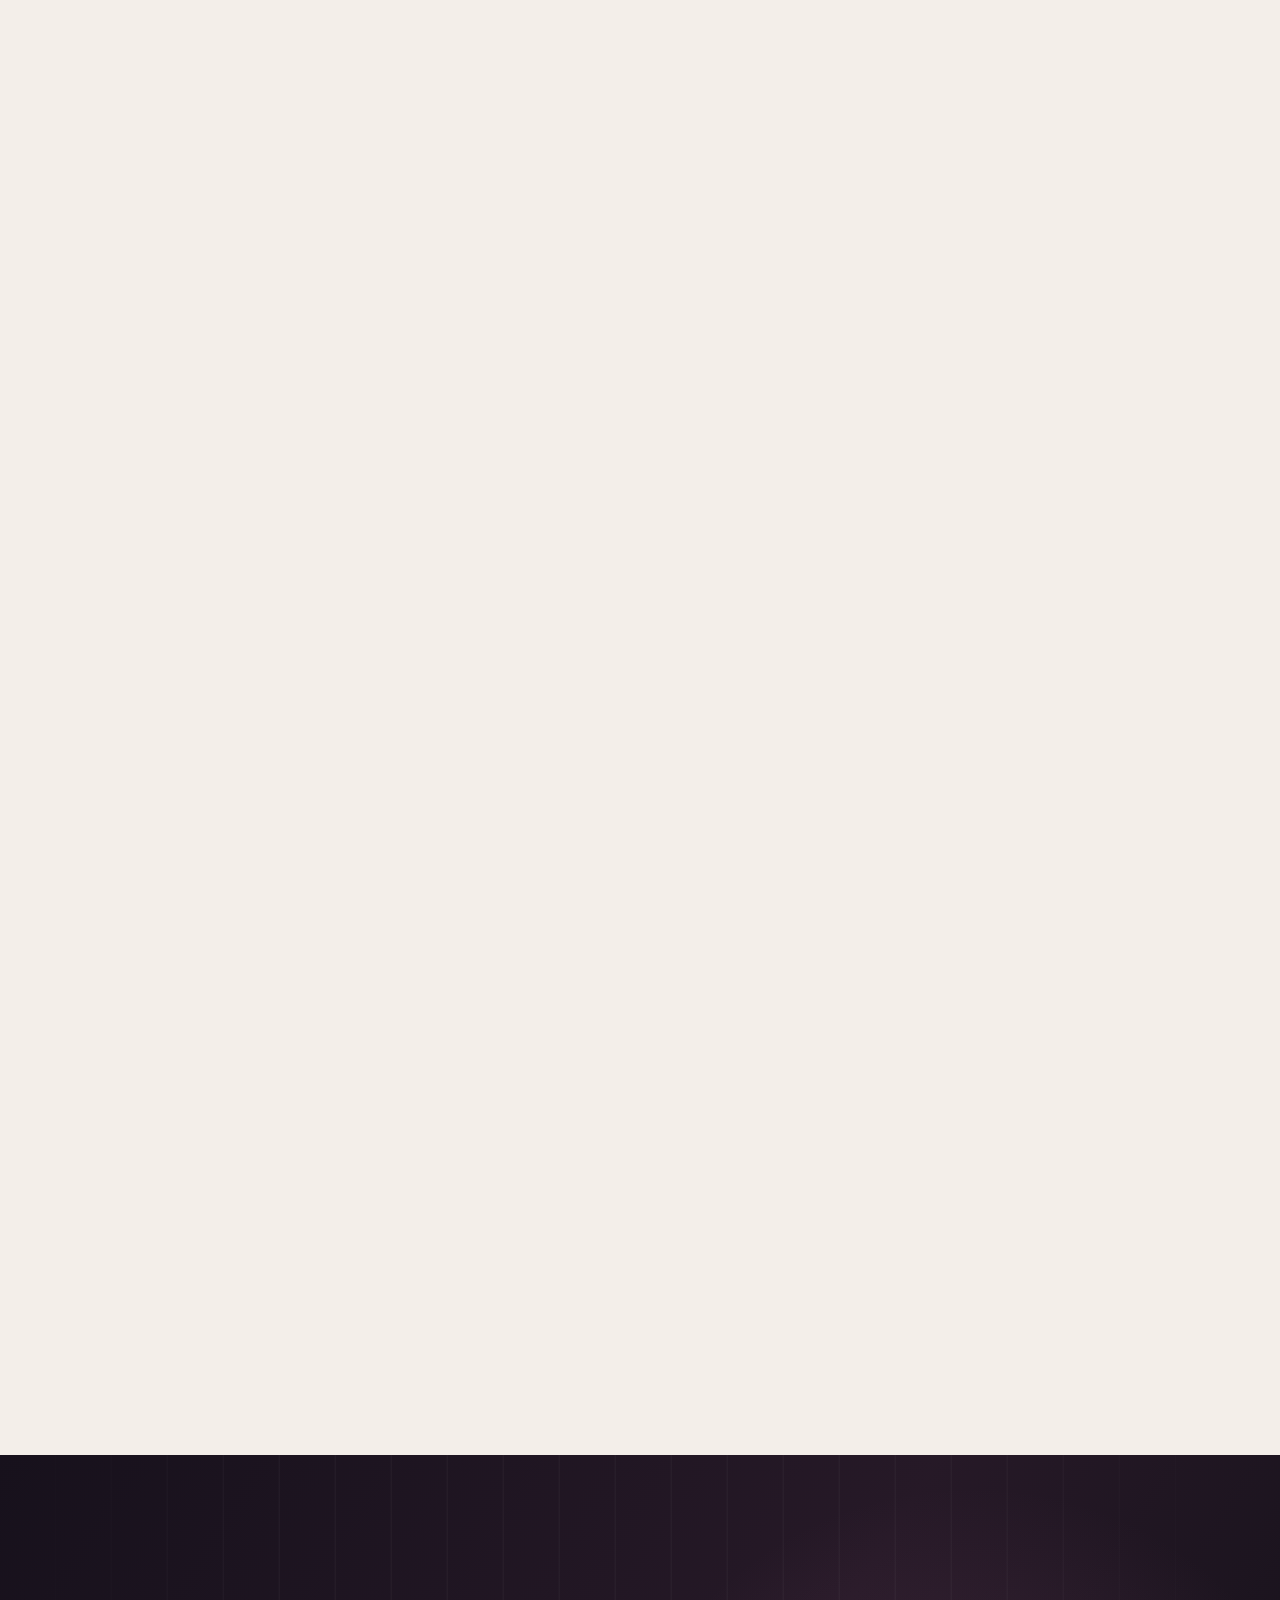
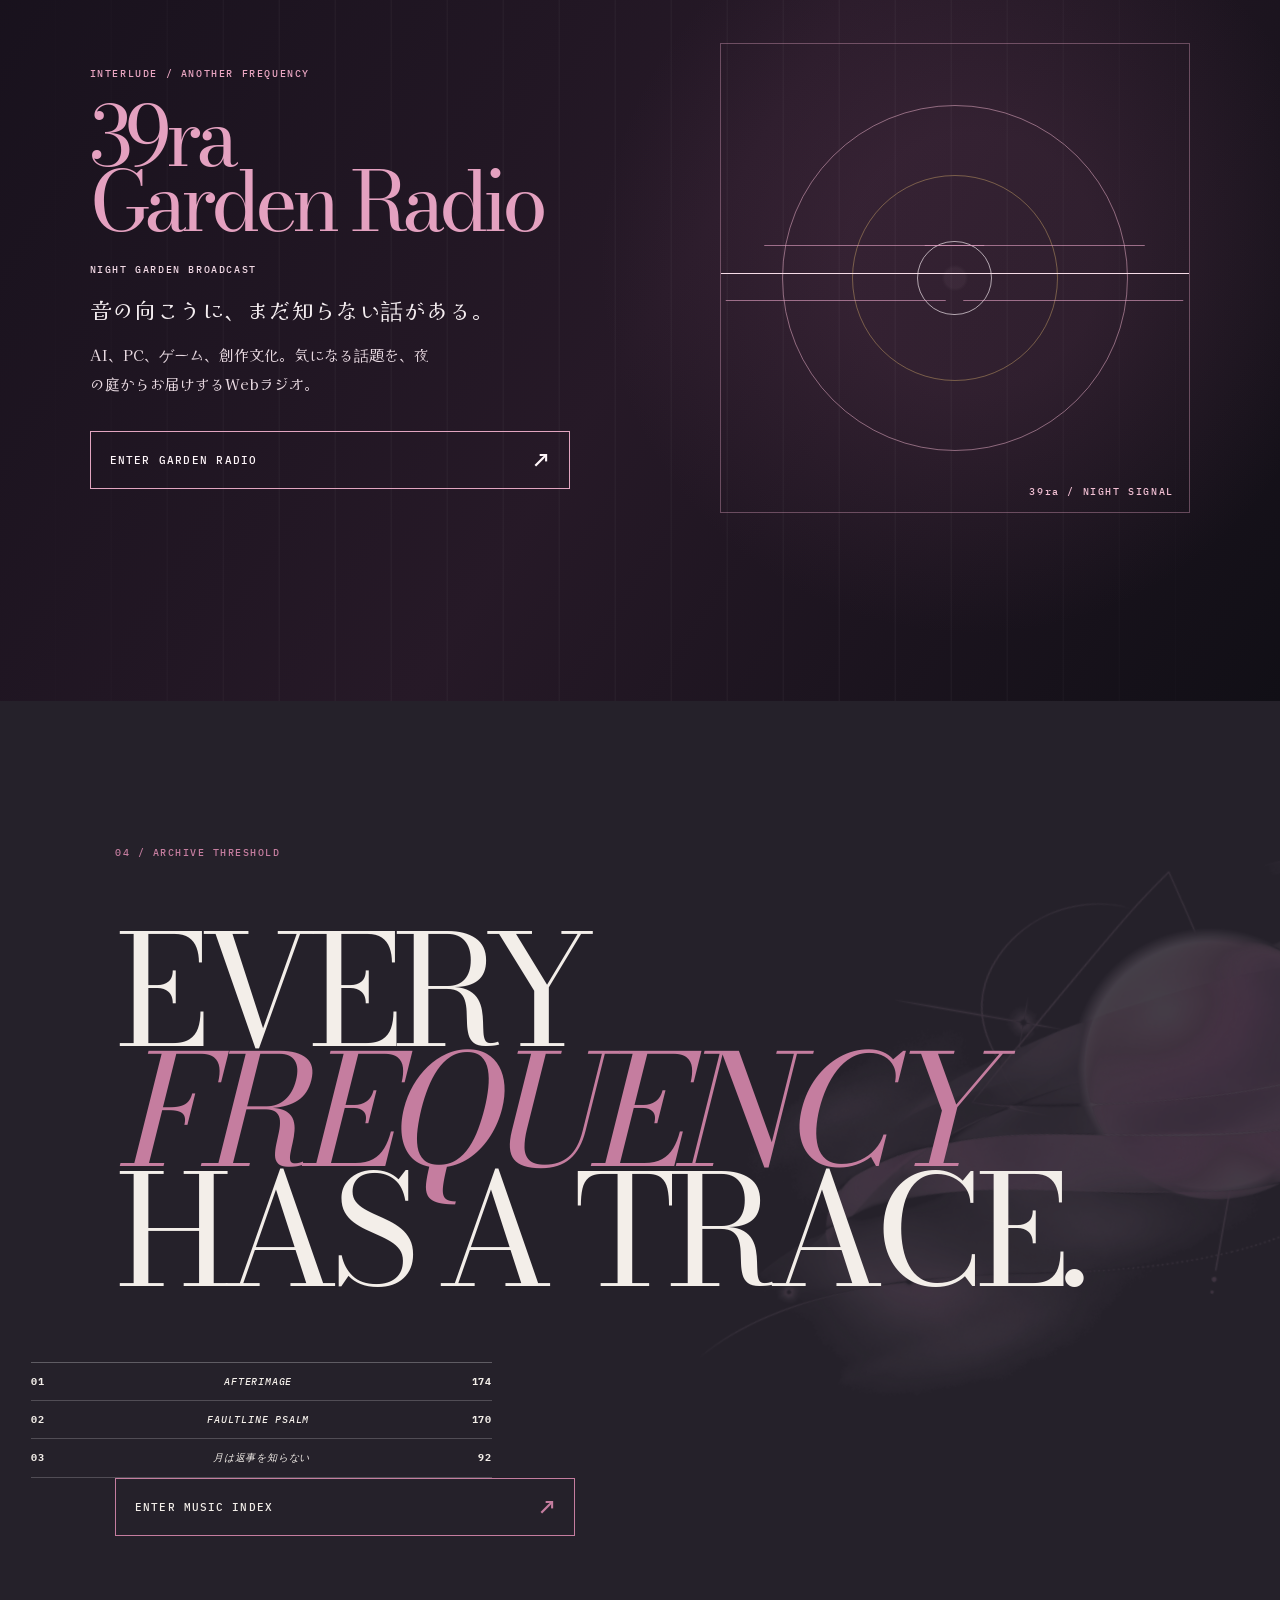
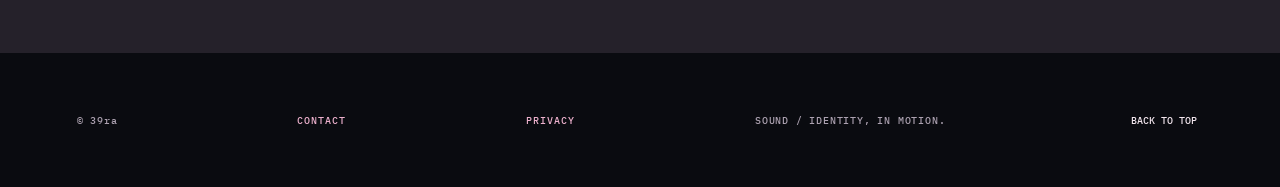
==== commit 06216474: "Integrate Garden Radio interlude" ====
--- a/about/index.html
+++ b/about/index.html
@@ -34,6 +34,7 @@
 <link rel="stylesheet" href="focus-lyrics.css">
 <link rel="stylesheet" href="music-hero-B.css">
 <link rel="stylesheet" href="gate3c.css">
+<link rel="stylesheet" href="garden-radio.css">
 </head>
 <body>
 <div class="grain" aria-hidden="true"></div>
@@ -63,6 +64,18 @@
     </section>
     <section class="v2-fracture" id="v2Fracture" aria-label="THE FRACTURE"><div class="v2-fracture-pin"><img class="home-decor home-decor-fracture" src="assets/home-decor/01-ribbon-fracture.webp" alt="" aria-hidden="true" loading="lazy" decoding="async"><div class="v2-fracture-copy"><p>02 / THE FRACTURE</p><h2>DISASSEMBLE.<br><em>RECOMPOSE.</em></h2></div><div class="v2-fragments" aria-hidden="true"><i>39</i><i>ra</i><span class="v2-fragment-collage"><span class="v2-fragment-collage-piece v2-fragment-collage-piece-a"></span><span class="v2-fragment-collage-piece v2-fragment-collage-piece-b"></span><span class="v2-fragment-collage-piece v2-fragment-collage-piece-c"></span></span><i></i><i></i><i></i></div><div class="v2-aperture"><span>THE EXHIBITION<br>TAKES<br>SHAPE.</span></div><p class="v2-fracture-note">音をほどき、断片を重ねる。<br>異なる輪郭が交わるとき、まだない景色が生まれる。</p></div></section>
     <section class="v2-exhibition" id="v2Exhibition" aria-label="FEATURED EXHIBITION"><div class="v2-exhibit-pin"><header><span>03 / FEATURED EXHIBITION</span><span id="v2SceneCounter">01 — 03</span></header><img class="home-decor home-decor-exhibition" src="assets/home-decor/02-orbit-signal.webp" alt="" aria-hidden="true" loading="lazy" decoding="async"><div class="v2-exhibit-stage" id="v2ExhibitTrack" aria-live="polite"></div><div class="v2-exhibit-handoff" aria-hidden="true"><b>39ra</b><span>NEXT WORK / RECOMPOSING</span></div><div class="v2-exhibit-progress"><i id="v2ExhibitBar"></i><span>SCROLL TO REVEAL</span></div></div></section>
+    <section class="garden-radio-interlude" id="gardenRadioInterlude" aria-labelledby="gardenRadioTitle">
+      <div class="garden-radio-boundary" aria-hidden="true"></div>
+      <div class="garden-radio-copy">
+        <p class="garden-radio-label">INTERLUDE / ANOTHER FREQUENCY</p>
+        <h2 id="gardenRadioTitle"><span>39ra</span><span class="garden-radio-title-line">Garden Radio</span></h2>
+        <p class="garden-radio-kicker">NIGHT GARDEN BROADCAST</p>
+        <p class="garden-radio-catch">音の向こうに、まだ知らない話がある。</p>
+        <p class="garden-radio-description">AI、PC、ゲーム、創作文化。気になる話題を、夜の庭からお届けするWebラジオ。</p>
+        <a class="garden-radio-cta" href="https://39ramochi.github.io/39ra-garden-radio/" target="_blank" rel="noopener noreferrer" aria-label="39ra Garden Radioを新しいタブで開く">ENTER GARDEN RADIO <span aria-hidden="true">↗</span></a>
+      </div>
+      <div class="garden-radio-visual" aria-hidden="true"><div class="garden-radio-signal-art"><i class="garden-radio-ring ring-a"></i><i class="garden-radio-ring ring-b"></i><i class="garden-radio-ring ring-c"></i><span class="garden-radio-wave"></span><span class="garden-radio-frequency">39ra / NIGHT SIGNAL</span></div></div>
+    </section>
     <section class="v2-archive" id="v2Archive"><img class="home-decor home-decor-archive" src="assets/home-decor/04-cosmic-trace.webp" alt="" aria-hidden="true" loading="lazy" decoding="async"><p>04 / ARCHIVE THRESHOLD</p><h2>EVERY<br><em>FREQUENCY</em><br>HAS A TRACE.</h2><div class="v2-index-lines" id="v2IndexLines"></div><a class="route v2-index-link" data-route="music" href="music/">ENTER MUSIC INDEX <span>↗</span></a></section>
   </div>
   <section class="home-hero" id="homeHero">
@@ -113,7 +126,7 @@
     <section class="about-scene about-portrait-scene" id="aboutPortrait" aria-labelledby="aboutPortraitTitle"><div class="about-stage-grid" aria-hidden="true"></div><p class="about-scene-label">03 / ABOUT · THE PORTRAIT</p><div class="about-portrait-copy"><p>PERSONA / CREATOR</p><h1 id="aboutPortraitTitle">39ra</h1><p class="about-portrait-lede">音楽を作る主体と、<br>音の世界を案内する視覚的な姿。</p></div><figure class="about-paper-portrait"><img data-visual-asset="aboutPortrait" src="assets/characters/39ra-cinematic-portrait.webp" alt="39raの映画的なビジュアル・ポートレート"><figcaption>VISUAL PERSONA / REFERENCE 001</figcaption></figure><div class="about-portrait-rules" aria-hidden="true"><i></i><i></i><i></i></div></section>
     <section class="about-scene about-dossier-scene" id="aboutDossier" aria-labelledby="aboutDossierTitle"><div class="about-dossier-pin"><p class="about-scene-label">04 / THE DOSSIER</p><div class="about-dossier-paper"><figure class="about-dossier-image"><img data-visual-asset="dossierPrimary" src="assets/characters/39ra-expression-gentle.webp" alt="39raの穏やかな表情を示す人物資料"><figcaption>IMAGE REFERENCE / NOT A BIOGRAPHICAL FACT</figcaption></figure><span class="about-detail about-detail-expression" data-visual-bg="dossierExpression" aria-hidden="true"></span><span class="about-detail about-detail-costume" data-visual-bg="dossierCostume" aria-hidden="true"></span><span class="about-detail about-detail-drape" data-visual-bg="dossierDrape" aria-hidden="true"></span><i class="about-annotation-line" aria-hidden="true"></i></div><article class="about-dossier-copy"><p>ARTIST / CREATOR</p><h2 id="aboutDossierTitle">異なる音が交わる、<br>そのあいだに惹かれる。</h2><p>39raという名義で、さまざまな音楽を制作しています。激しい音も、静かな音も、ジャンルを越えた組み合わせも。そのとき作りたいと思ったものに向き合いながら、ひとつずつ作品を残しています。</p><p class="about-dossier-persona"><b>VISUAL PERSONA</b> サクラは、39raの創作世界を表現するビジュアル・ペルソナです。黒と桜色を基調とした装いに、青い瞳。楽曲や作品の世界観を、もうひとつの姿として映し出しています。</p></article></div></section>
     <section class="about-scene about-method-scene" id="aboutMethod" aria-labelledby="aboutMethodTitle"><div class="about-method-wave" aria-hidden="true"><i></i><i></i><i></i><i></i><i></i></div><div class="about-method-copy"><p class="about-scene-label">05 / THE METHOD</p><h2 id="aboutMethodTitle"><span>狙った音と、</span><span><em>偶然生まれた音。</em></span><span>そのあいだを行き来する。</span></h2><p>異なるジャンルや音色を組み合わせ、試しては変え、また組み直す。思い描いていた音に近づくこともあれば、予想もしなかった方向へ進むこともあります。その過程で見つけた面白さを、ひとつずつ作品にしています。</p></div><p class="about-method-note">ORDER / ACCIDENT<br>SILENCE / IMPACT</p></section>
-    <section class="about-scene about-connection-scene" id="aboutConnection" aria-labelledby="aboutConnectionTitle"><div class="about-connection-sigil" aria-hidden="true"><img src="assets/brand/sonic-groove/39ra-sonic-groove-sigil--light.svg" alt=""></div><p class="about-scene-label">06 / CONNECTION</p><h2 id="aboutConnectionTitle">FOLLOW WHAT<br><em>RESONATES.</em></h2><p>作品のどこかに、気になる響きがあれば。MUSIC INDEXから、その先をたどってみてください。</p><a class="route about-music-link" data-route="music" href="music/">ENTER MUSIC INDEX <span>↗</span></a></section>
+    <section class="about-scene about-connection-scene" id="aboutConnection" aria-labelledby="aboutConnectionTitle"><div class="about-connection-sigil" aria-hidden="true"><img src="assets/brand/sonic-groove/39ra-sonic-groove-sigil--light.svg" alt=""></div><p class="about-scene-label">06 / CONNECTION</p><h2 id="aboutConnectionTitle">FOLLOW WHAT<br><em>RESONATES.</em></h2><p>音楽を聴く。制作の輪郭を知る。そして、日々気になったことに耳を傾ける。39raの創作と発信を、それぞれの場所からたどってみてください。</p><div class="about-connection-links"><a class="route about-music-link" data-route="music" href="music/"><small>SOUND ARCHIVE</small>ENTER MUSIC INDEX <span>↗</span></a><a class="about-music-link about-radio-link" href="https://39ramochi.github.io/39ra-garden-radio/" target="_blank" rel="noopener noreferrer" aria-label="39ra Garden Radioを新しいタブで開く"><small>WEB RADIO / NIGHT GARDEN</small>VISIT GARDEN RADIO <span aria-hidden="true">↗</span></a></div></section>
     <section class="about-contact" id="aboutContact" aria-labelledby="aboutContactTitle"><div class="about-contact-sigil" aria-hidden="true"><img src="assets/brand/sonic-groove/39ra-sonic-groove-sigil--sakura.svg" alt=""></div><header class="about-contact-head"><p>07 / CONTACT · SIGNAL DESK</p><h2 id="aboutContactTitle" tabindex="-1">SEND A <em>SIGNAL.</em></h2><p>音楽をきっかけに生まれた感想も、これからの創作につながる相談も。ここから、それぞれの声を届けてください。</p></header><div class="contact-options" id="contactOptions" aria-live="polite"></div><div class="contact-form-layout"><form class="contact-form" id="contactForm" method="post" aria-describedby="contactPrivacy contactFormStatus" aria-busy="false"><div class="contact-form-head"><p>FORM / OFFICIAL INQUIRIES</p><h3>WRITE A <em>MESSAGE.</em></h3><p>制作相談・楽曲利用・その他の正式なお問い合わせは、こちらからお送りください。</p></div><div class="contact-form-fields"><label>NAME <span>お名前／活動名（任意）</span><input id="contactName" name="name" type="text" autocomplete="name" maxlength="120" data-fs-field></label><span class="contact-field-error" data-fs-error="name"></span><label>EMAIL <span>返信先メールアドレス</span><input id="contactEmail" name="email" type="email" autocomplete="email" maxlength="254" required data-fs-field></label><span class="contact-field-error" data-fs-error="email"></span><label>INQUIRY TYPE <span>お問い合わせ種別</span><select id="contactType" name="inquiry_type" required data-fs-field><option value="">選択してください</option></select></label><span class="contact-field-error" data-fs-error="inquiry_type"></span><input id="contactSubject" name="subject" type="hidden"><label>MESSAGE <span>お問い合わせ内容</span><textarea id="contactMessage" name="message" rows="9" minlength="10" maxlength="5000" required data-fs-field></textarea></label><span class="contact-field-error" data-fs-error="message"></span><div class="contact-honeypot" aria-hidden="true"><label>Leave this field empty<input name="_gotcha" type="text" tabindex="-1" autocomplete="off"></label></div></div><p class="contact-privacy" id="contactPrivacy">入力いただいたお名前、メールアドレス、本文は、お問い合わせへの返信と必要な連絡のために使用します。送信内容はFormspreeを経由して、運営者が指定したGmailへ送信されます。詳しくは<a href="privacy/">プライバシーポリシー</a>をご確認ください。</p><div class="contact-form-actions"><button class="contact-submit" id="contactSubmit" type="submit" disabled aria-disabled="true" data-fs-submit-btn>SEND INQUIRY <span>↗</span></button><p class="contact-form-status" id="contactFormStatus" role="status" aria-live="polite">フォームを準備しています。</p></div><div class="contact-form-error" data-fs-error role="alert" aria-live="assertive"></div><div class="contact-form-success" data-fs-success role="status" aria-live="polite"></div></form><aside class="contact-social" aria-labelledby="contactSocialTitle"><p>X / SOCIAL</p><h3 id="contactSocialTitle">FOLLOW THE<br><em>FREQUENCY.</em></h3><p>活動情報の確認や気軽な交流は、Xをご利用ください。正式な制作相談・お問い合わせはフォームから承ります。</p><a class="contact-social-link" id="contactSocialLink" target="_blank" rel="noopener noreferrer" hidden>FOLLOW ON X <span>↗</span></a><span class="contact-social-unavailable" id="contactSocialUnavailable" aria-disabled="true">Xリンクは準備中です。</span></aside></div></section>
   </div>
 </section>
@@ -130,5 +143,5 @@
 <div class="transition" id="transition" aria-hidden="true"><canvas class="transition-field" id="transitionField"></canvas><div class="transition-bars" id="transitionBars"></div><svg class="transition-wave" viewBox="0 0 1000 240" preserveAspectRatio="none" aria-hidden="true"><path id="transitionWavePath" d="M0 120H1000"/></svg><div class="transition-center"><span id="transitionRouteLabel">HOME → MUSIC</span><strong id="transitionLabel">RECOMPOSING.</strong><small>CHANGING FREQUENCY</small></div></div>
 <div class="intro" id="intro" role="dialog" aria-modal="true" aria-label="39ra サイト起動演出"><div class="intro-scan" aria-hidden="true"></div><div class="intro-upper"><span>39RA SYSTEM / BOOT SEQUENCE</span><button id="skipIntro">SKIP INTRO</button></div><div class="intro-body"><span class="intro-caption">ESTABLISHING SIGNAL</span><div class="boot-brand-reconstruction" aria-hidden="true"><i class="boot-orbit boot-orbit-one"></i><i class="boot-orbit boot-orbit-two"></i><i class="boot-orbit boot-orbit-three"></i><img class="boot-final-logo" src="assets/brand/sonic-groove/39ra-sonic-groove-primary-vertical--dark.svg" alt=""></div><h1 class="sr-only">39ra</h1><div class="boot-wave" id="bootWave" aria-hidden="true"></div><p>LET THE SOUND UNFOLD.</p><button id="enterSite" class="enter-site">STEP INSIDE <b>↗</b></button><small>Visual intro only · music plays through Suno</small></div><div class="intro-bottom"><span>BETWEEN SOUND AND IDENTITY</span><span>001 / 001</span></div></div>
 <div class="track-panel" id="trackPanel" role="dialog" aria-modal="true" aria-labelledby="panelTitle" aria-hidden="true" inert><div class="panel-scrim" id="panelScrim"></div><div class="panel-inner" tabindex="-1"><div class="panel-top"><span>39RA / TRACK INFORMATION</span><button id="closePanel" aria-label="楽曲詳細を閉じる">CLOSE ×</button></div><div class="panel-cover" id="panelCover"><span id="panelArtworkText">NORMAL//ERROR</span></div><p class="kicker" id="panelType">TRACK / SUNO</p><h2 id="panelTitle">NORMAL//ERROR</h2><p class="track-facts" id="panelFacts"></p><p class="panel-description" id="panelDesc"></p><button type="button" class="open-player" id="openPersistentPlayer">EXPAND PLAYER</button><a class="suno-external-link" id="sunoExternalLink" target="_blank" rel="noopener noreferrer">VIEW ON SUNO</a><div class="panel-notice" id="panelNotice"></div></div></div>
-<script src="data/tracks.js"></script><script src="data/visual-assets.js"></script><script src="data/contact-config.js"></script><script src="data/formspree-config.js"></script><script src="track-presentation-utils.js"></script><script src="lyrics-focus.js"></script><script src="app.js"></script>
+<script src="data/tracks.js"></script><script src="data/visual-assets.js"></script><script src="data/contact-config.js"></script><script src="data/formspree-config.js"></script><script src="track-presentation-utils.js"></script><script src="lyrics-focus.js"></script><script src="app.js"></script><script src="garden-radio.js"></script>
 </body></html>
